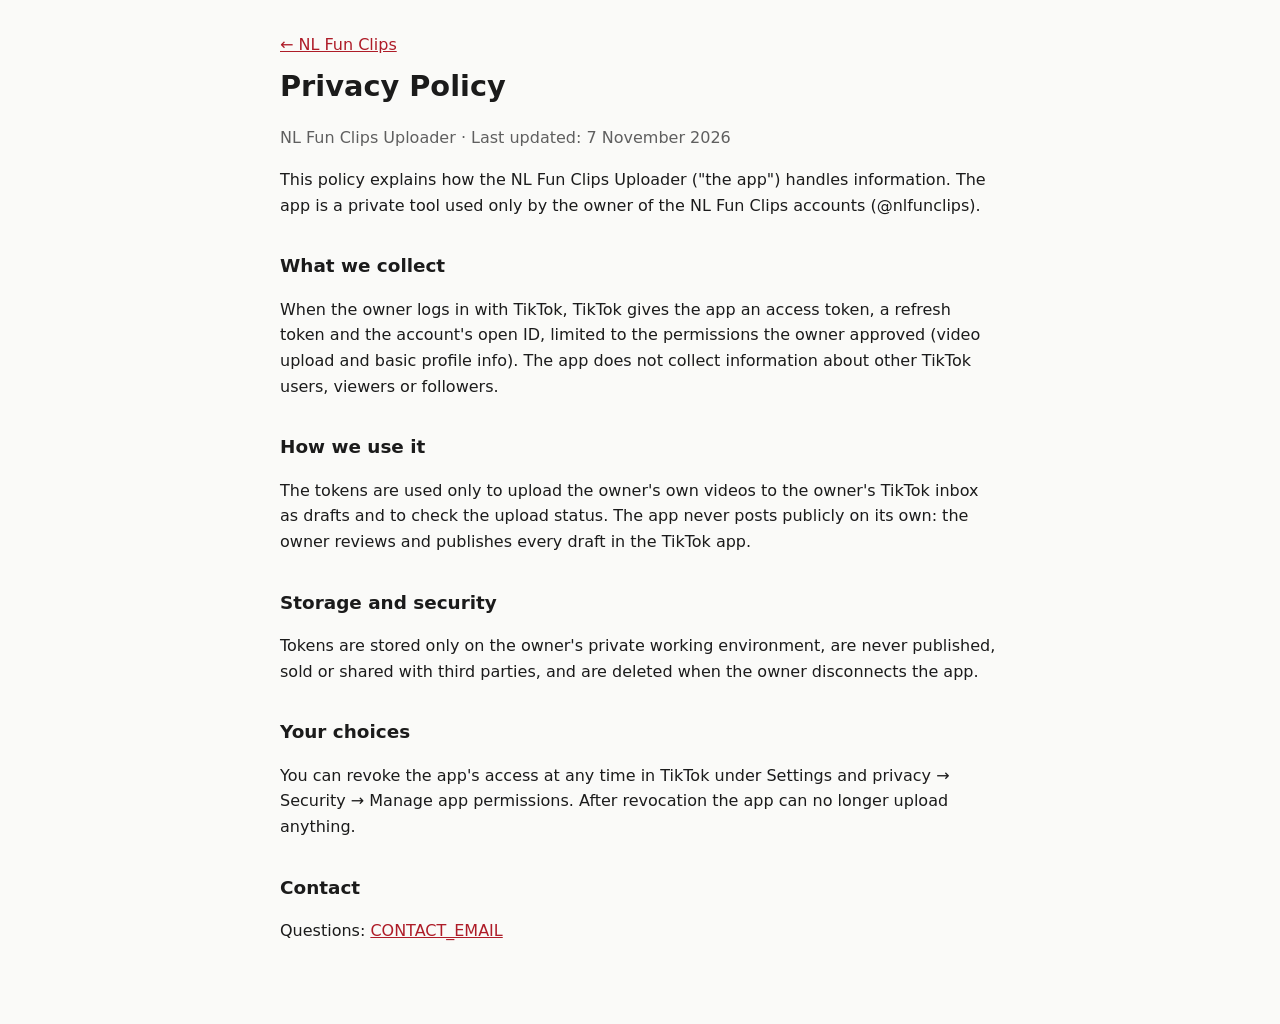
==== privacy.html @ 39a74b0b "Add public website: home, privacy policy, terms, TikTok callback Co-Authored-By: Claude Opus 5.5 <no" ====
<!doctype html><html lang="en"><head><meta charset="utf-8"><meta name="viewport" content="width=device-width,initial-scale=1">
<title>Privacy Policy</title><link rel="stylesheet" href="style.css"></head><body><main>
<nav><a href="index.html">← NL Fun Clips</a></nav>
<h1>Privacy Policy</h1><p class="mut">NL Fun Clips Uploader · Last updated: 7 November 2026</p>
<p>This policy explains how the NL Fun Clips Uploader ("the app") handles information. The app is a private tool used only by the owner of the NL Fun Clips accounts (@nlfunclips).</p>
<h2>What we collect</h2>
<p>When the owner logs in with TikTok, TikTok gives the app an access token, a refresh token and the account's open ID, limited to the permissions the owner approved (video upload and basic profile info). The app does not collect information about other TikTok users, viewers or followers.</p>
<h2>How we use it</h2>
<p>The tokens are used only to upload the owner's own videos to the owner's TikTok inbox as drafts and to check the upload status. The app never posts publicly on its own: the owner reviews and publishes every draft in the TikTok app.</p>
<h2>Storage and security</h2>
<p>Tokens are stored only on the owner's private working environment, are never published, sold or shared with third parties, and are deleted when the owner disconnects the app.</p>
<h2>Your choices</h2>
<p>You can revoke the app's access at any time in TikTok under Settings and privacy → Security → Manage app permissions. After revocation the app can no longer upload anything.</p>
<h2>Contact</h2>
<p>Questions: <a href="mailto:CONTACT_EMAIL">CONTACT_EMAIL</a></p>
</main></body></html>
---- style.css ----
:root{--bg:#fafaf8;--fg:#1b1b1b;--mut:#5f5f5f;--acc:#AE1C28;--card:#fff;--line:#e4e4e0}
@media (prefers-color-scheme:dark){:root{--bg:#141414;--fg:#eee;--mut:#aaa;--acc:#ff6b6b;--card:#1f1f1f;--line:#333}}
body{margin:0;background:var(--bg);color:var(--fg);font:16px/1.6 system-ui,-apple-system,sans-serif}
main{max-width:720px;margin:0 auto;padding:32px 16px 64px}
h1{font-size:1.8rem;margin:.2em 0} h2{font-size:1.15rem;margin-top:1.8em}
a{color:var(--acc)} .mut{color:var(--mut)} nav a{margin-right:16px}
.card{background:var(--card);border:1px solid var(--line);border-radius:14px;padding:18px;margin:18px 0}
code,pre{font:14px ui-monospace,monospace;background:var(--card);border:1px solid var(--line);border-radius:8px;padding:2px 6px;word-break:break-all;white-space:pre-wrap}
button{padding:12px 18px;border:0;border-radius:10px;background:var(--acc);color:#fff;font-size:1rem;font-weight:600}
img.logo{width:96px;height:96px;border-radius:50%}
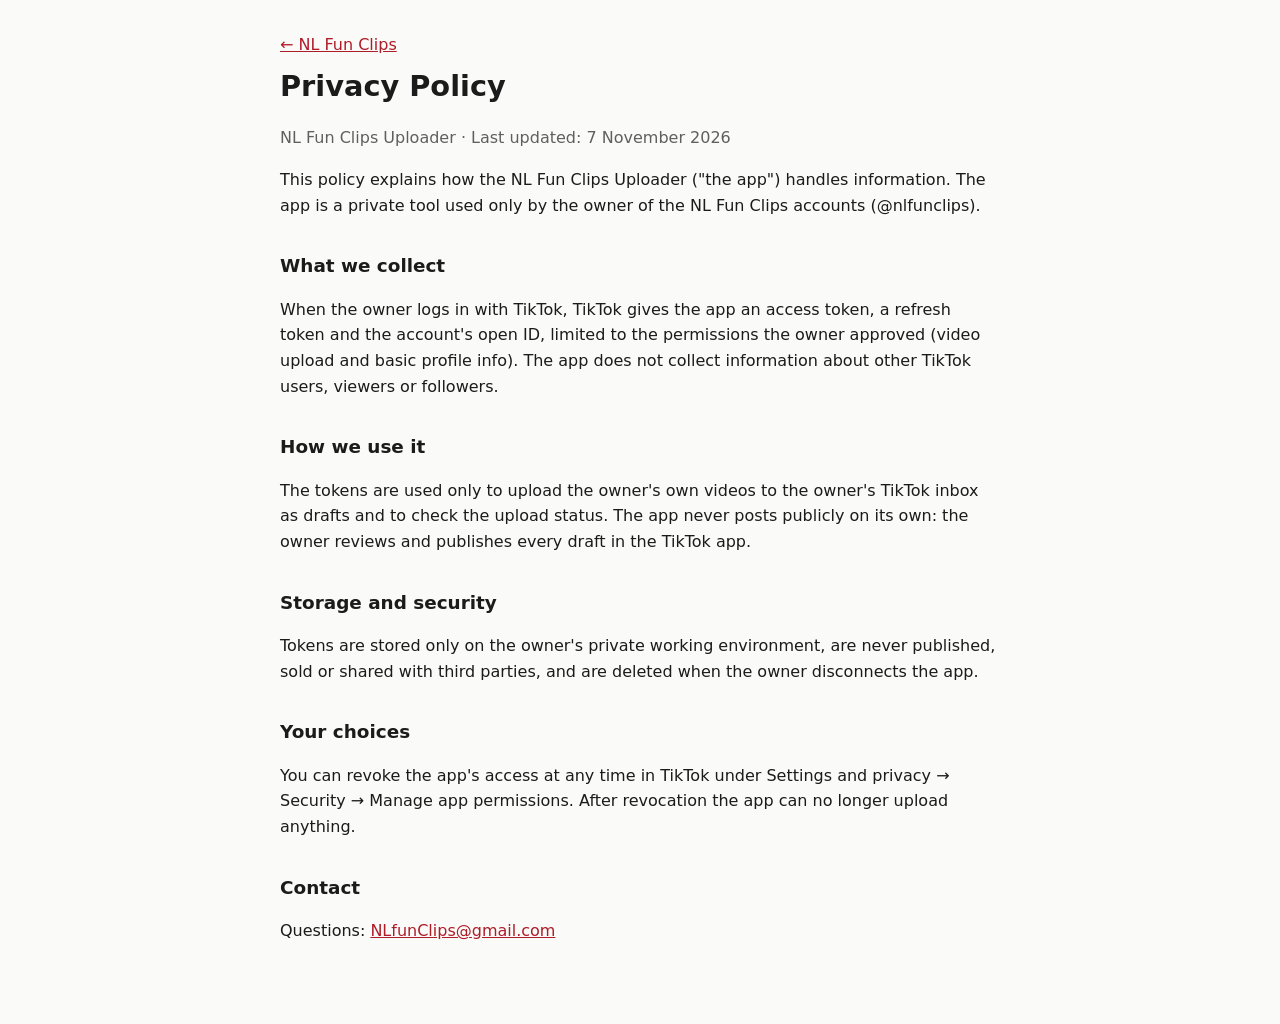
==== commit 3f4b587d: "Add contact email Co-Authored-By: Claude Opus 5.5 <noreply@anthropic.com> Claude-Session: https://cl" ====
--- a/privacy.html
+++ b/privacy.html
@@ -12,5 +12,5 @@
 <h2>Your choices</h2>
 <p>You can revoke the app's access at any time in TikTok under Settings and privacy → Security → Manage app permissions. After revocation the app can no longer upload anything.</p>
 <h2>Contact</h2>
-<p>Questions: <a href="mailto:CONTACT_EMAIL">CONTACT_EMAIL</a></p>
+<p>Questions: <a href="mailto:NLfunClips@gmail.com">NLfunClips@gmail.com</a></p>
 </main></body></html>
